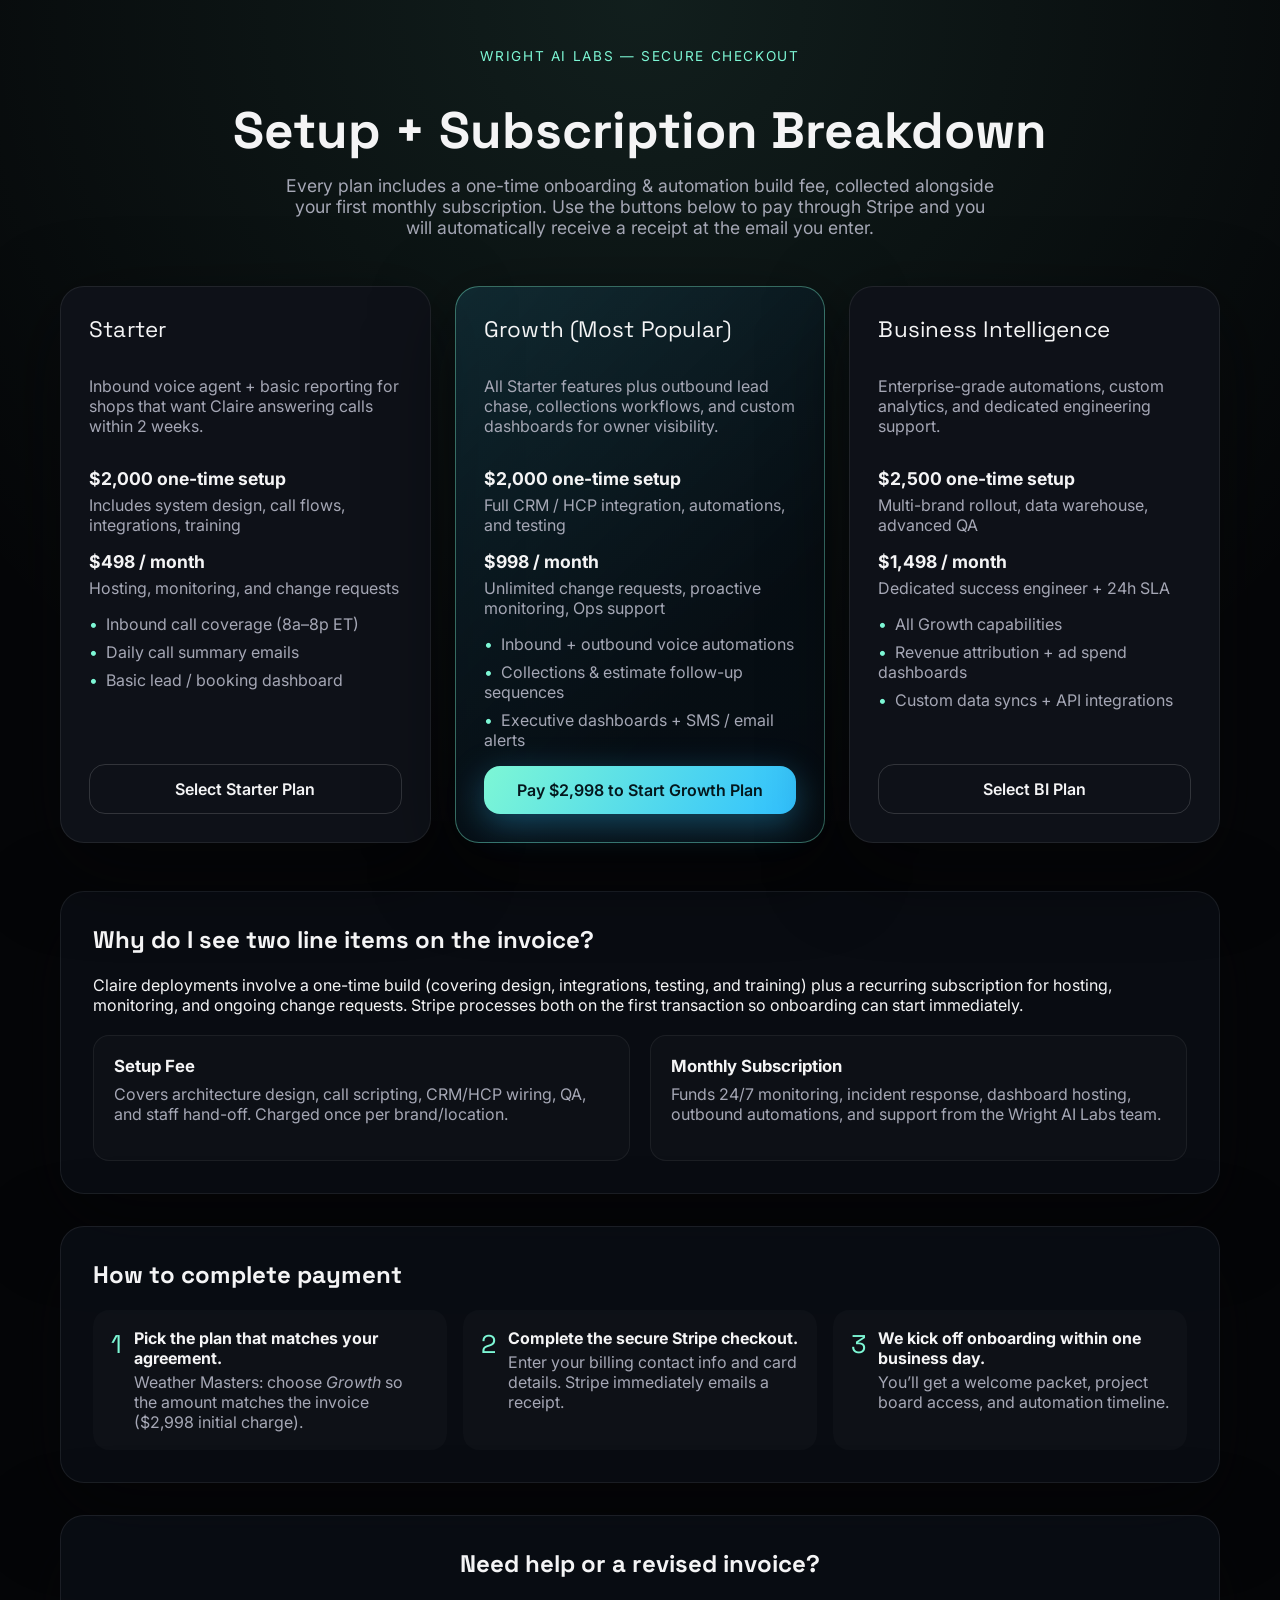
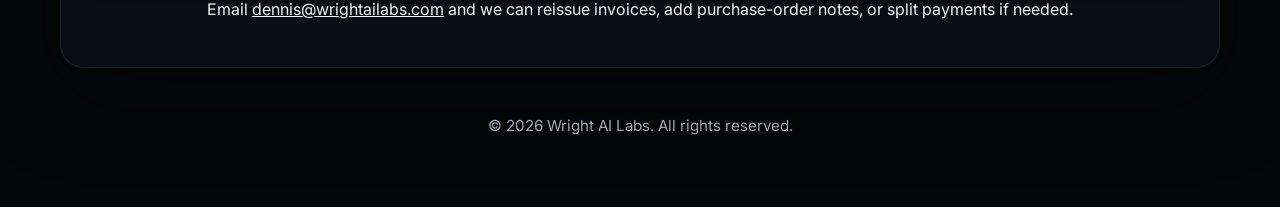
==== payments/index.html @ 8abe1ee0 "Serve payments page at /payments" ====
<!doctype html>
<html lang="en">
  <head>
    <meta charset="UTF-8" />
    <meta name="viewport" content="width=device-width, initial-scale=1" />
    <title>Wright AI Labs — Payments & Plan Details</title>
    <meta name="description" content="Breakdown of Wright AI Labs setup fees and monthly subscriptions plus secure payment links." />
    <link rel="preconnect" href="https://fonts.googleapis.com" />
    <link rel="preconnect" href="https://fonts.gstatic.com" crossorigin />
    <link
      href="https://fonts.googleapis.com/css2?family=Space+Grotesk:wght@500;600;700&family=Inter:wght@400;500;600&display=swap"
      rel="stylesheet"
    />
    <style>
      :root {
        color-scheme: dark;
        --bg: #050608;
        --card: #0e1118;
        --card-border: rgba(255, 255, 255, 0.08);
        --text: #f4f4f5;
        --muted: #a5a7b5;
        --accent: #7df7d5;
        --accent-strong: #31c1ff;
        --featured: #12202c;
        --shadow: 0 25px 80px rgba(5, 6, 8, 0.55);
      }

      * {
        box-sizing: border-box;
      }

      body {
        margin: 0;
        background: radial-gradient(circle at top, rgba(125, 247, 213, 0.1), transparent 45%), var(--bg);
        color: var(--text);
        font-family: "Inter", system-ui, -apple-system, BlinkMacSystemFont, "Segoe UI", sans-serif;
      }

      a {
        color: inherit;
      }

      .page {
        max-width: 1200px;
        margin: 0 auto;
        padding: 48px 20px 72px;
      }

      header {
        text-align: center;
        margin-bottom: 48px;
      }

      header h1 {
        font-family: "Space Grotesk", "Inter", sans-serif;
        font-size: clamp(2.2rem, 4vw, 3.4rem);
        margin-bottom: 12px;
      }

      header p {
        margin: 0 auto;
        max-width: 720px;
        color: var(--muted);
        font-size: 1.1rem;
      }

      .plan-grid {
        display: grid;
        grid-template-columns: repeat(auto-fit, minmax(280px, 1fr));
        gap: 24px;
        margin-bottom: 48px;
      }

      .plan-card {
        background: var(--card);
        border: 1px solid var(--card-border);
        border-radius: 24px;
        padding: 28px;
        display: flex;
        flex-direction: column;
        gap: 16px;
        box-shadow: var(--shadow);
      }

      .plan-card.featured {
        border-color: rgba(125, 247, 213, 0.4);
        background: linear-gradient(135deg, rgba(49, 193, 255, 0.12), rgba(7, 14, 20, 0.9) 70%);
      }

      .plan-name {
        font-family: "Space Grotesk", "Inter", sans-serif;
        font-size: 1.4rem;
        letter-spacing: 0.01em;
      }

      .plan-desc {
        color: var(--muted);
        min-height: 48px;
      }

      .price-row {
        display: flex;
        flex-direction: column;
        gap: 6px;
      }

      .price-row strong {
        font-size: 1.1rem;
      }

      .price-row span {
        color: var(--muted);
      }

      ul.features {
        list-style: none;
        padding: 0;
        margin: 0;
        display: flex;
        flex-direction: column;
        gap: 8px;
        color: var(--muted);
      }

      ul.features li::before {
        content: "•";
        color: var(--accent);
        margin-right: 8px;
      }

      .plan-card a.cta {
        margin-top: auto;
        display: inline-flex;
        justify-content: center;
        align-items: center;
        gap: 8px;
        padding: 14px 18px;
        border-radius: 16px;
        font-weight: 600;
        text-decoration: none;
        transition: transform 0.2s ease, box-shadow 0.2s ease;
      }

      .plan-card.featured a.cta {
        background: linear-gradient(120deg, var(--accent), var(--accent-strong));
        color: #04171d;
        box-shadow: 0 10px 35px rgba(49, 193, 255, 0.35);
      }

      .plan-card:not(.featured) a.cta {
        border: 1px solid rgba(255, 255, 255, 0.15);
        color: var(--text);
      }

      .plan-card a.cta:hover {
        transform: translateY(-2px);
      }

      section.info-block {
        border: 1px solid var(--card-border);
        border-radius: 24px;
        padding: 32px;
        background: rgba(10, 14, 22, 0.8);
        box-shadow: var(--shadow);
        margin-bottom: 32px;
      }

      section.info-block h2 {
        margin-top: 0;
        font-family: "Space Grotesk", "Inter", sans-serif;
      }

      .charges {
        display: grid;
        grid-template-columns: repeat(auto-fit, minmax(240px, 1fr));
        gap: 20px;
        margin-top: 20px;
      }

      .charge-card {
        background: rgba(255, 255, 255, 0.02);
        border-radius: 16px;
        padding: 20px;
        border: 1px solid rgba(255, 255, 255, 0.06);
      }

      .charge-card strong {
        font-size: 1.05rem;
      }

      .steps {
        display: grid;
        grid-template-columns: repeat(auto-fit, minmax(220px, 1fr));
        gap: 16px;
        margin-top: 20px;
      }

      .step {
        background: rgba(255, 255, 255, 0.02);
        border-radius: 16px;
        padding: 18px;
        display: flex;
        gap: 12px;
        align-items: flex-start;
      }

      .step strong {
        font-size: 1rem;
      }

      footer {
        text-align: center;
        color: var(--muted);
        margin-top: 48px;
        font-size: 0.95rem;
      }

      footer a {
        color: var(--accent);
        text-decoration: none;
        font-weight: 600;
      }

      @media (max-width: 640px) {
        .plan-card {
          padding: 22px;
        }
        section.info-block {
          padding: 24px;
        }
      }
    </style>
  </head>
  <body>
    <div class="page">
      <header>
        <p class="eyebrow" style="color: var(--accent); letter-spacing: 0.12em; font-size: 0.85rem; text-transform: uppercase; margin-bottom: 12px;">
          Wright AI Labs — Secure Checkout
        </p>
        <h1>Setup + Subscription Breakdown</h1>
        <p>
          Every plan includes a one-time onboarding & automation build fee, collected alongside your first monthly subscription.
          Use the buttons below to pay through Stripe and you will automatically receive a receipt at the email you enter.
        </p>
      </header>

      <section class="plan-grid">
        <article class="plan-card">
          <div class="plan-name">Starter</div>
          <p class="plan-desc">Inbound voice agent + basic reporting for shops that want Claire answering calls within 2 weeks.</p>
          <div class="price-row">
            <strong>$2,000 one-time setup</strong>
            <span>Includes system design, call flows, integrations, training</span>
          </div>
          <div class="price-row">
            <strong>$498 / month</strong>
            <span>Hosting, monitoring, and change requests</span>
          </div>
          <ul class="features">
            <li>Inbound call coverage (8a–8p ET)</li>
            <li>Daily call summary emails</li>
            <li>Basic lead / booking dashboard</li>
          </ul>
          <a class="cta" href="https://buy.stripe.com/4gM14madyaGXeUDfNvbo403" target="_blank" rel="noopener">
            Select Starter Plan
          </a>
        </article>

        <article class="plan-card featured">
          <div class="plan-name">Growth (Most Popular)</div>
          <p class="plan-desc">
            All Starter features plus outbound lead chase, collections workflows, and custom dashboards for owner visibility.
          </p>
          <div class="price-row">
            <strong>$2,000 one-time setup</strong>
            <span>Full CRM / HCP integration, automations, and testing</span>
          </div>
          <div class="price-row">
            <strong>$998 / month</strong>
            <span>Unlimited change requests, proactive monitoring, Ops support</span>
          </div>
          <ul class="features">
            <li>Inbound + outbound voice automations</li>
            <li>Collections & estimate follow-up sequences</li>
            <li>Executive dashboards + SMS / email alerts</li>
          </ul>
          <a class="cta" href="https://buy.stripe.com/cNicN42L616nh2L44Nbo404" target="_blank" rel="noopener">
            Pay $2,998 to Start Growth Plan
          </a>
        </article>

        <article class="plan-card">
          <div class="plan-name">Business Intelligence</div>
          <p class="plan-desc">Enterprise-grade automations, custom analytics, and dedicated engineering support.</p>
          <div class="price-row">
            <strong>$2,500 one-time setup</strong>
            <span>Multi-brand rollout, data warehouse, advanced QA</span>
          </div>
          <div class="price-row">
            <strong>$1,498 / month</strong>
            <span>Dedicated success engineer + 24h SLA</span>
          </div>
          <ul class="features">
            <li>All Growth capabilities</li>
            <li>Revenue attribution + ad spend dashboards</li>
            <li>Custom data syncs + API integrations</li>
          </ul>
          <a class="cta" href="https://buy.stripe.com/eVq7sKfxS02j9Aj8l3bo405" target="_blank" rel="noopener">
            Select BI Plan
          </a>
        </article>
      </section>

      <section class="info-block">
        <h2>Why do I see two line items on the invoice?</h2>
        <p>
          Claire deployments involve a one-time build (covering design, integrations, testing, and training) plus a recurring subscription for
          hosting, monitoring, and ongoing change requests. Stripe processes both on the first transaction so onboarding can start immediately.
        </p>
        <div class="charges">
          <div class="charge-card">
            <strong>Setup Fee</strong>
            <p class="plan-desc" style="min-height:auto; margin-top:8px;">
              Covers architecture design, call scripting, CRM/HCP wiring, QA, and staff hand-off. Charged once per brand/location.
            </p>
          </div>
          <div class="charge-card">
            <strong>Monthly Subscription</strong>
            <p class="plan-desc" style="min-height:auto; margin-top:8px;">
              Funds 24/7 monitoring, incident response, dashboard hosting, outbound automations, and support from the Wright AI Labs team.
            </p>
          </div>
        </div>
      </section>

      <section class="info-block">
        <h2>How to complete payment</h2>
        <div class="steps">
          <div class="step">
            <span aria-hidden="true" style="font-family: 'Space Grotesk', sans-serif; color: var(--accent); font-size: 1.6rem;">1</span>
            <div>
              <strong>Pick the plan that matches your agreement.</strong>
              <p style="color: var(--muted); margin: 4px 0 0;">Weather Masters: choose <em>Growth</em> so the amount matches the invoice ($2,998 initial charge).</p>
            </div>
          </div>
          <div class="step">
            <span aria-hidden="true" style="font-family: 'Space Grotesk', sans-serif; color: var(--accent); font-size: 1.6rem;">2</span>
            <div>
              <strong>Complete the secure Stripe checkout.</strong>
              <p style="color: var(--muted); margin: 4px 0 0;">Enter your billing contact info and card details. Stripe immediately emails a receipt.</p>
            </div>
          </div>
          <div class="step">
            <span aria-hidden="true" style="font-family: 'Space Grotesk', sans-serif; color: var(--accent); font-size: 1.6rem;">3</span>
            <div>
              <strong>We kick off onboarding within one business day.</strong>
              <p style="color: var(--muted); margin: 4px 0 0;">You’ll get a welcome packet, project board access, and automation timeline.</p>
            </div>
          </div>
        </div>
      </section>

      <section class="info-block" style="text-align: center;">
        <h2>Need help or a revised invoice?</h2>
        <p>
          Email <a href="mailto:dennis@wrightailabs.com">dennis@wrightailabs.com</a> and we can reissue invoices, add purchase-order notes, or split
          payments if needed.
        </p>
      </section>

      <footer>
        © <span id="year"></span> Wright AI Labs. All rights reserved.
      </footer>
    </div>
    <script>
      document.getElementById("year").textContent = new Date().getFullYear();
    </script>
  </body>
</html>
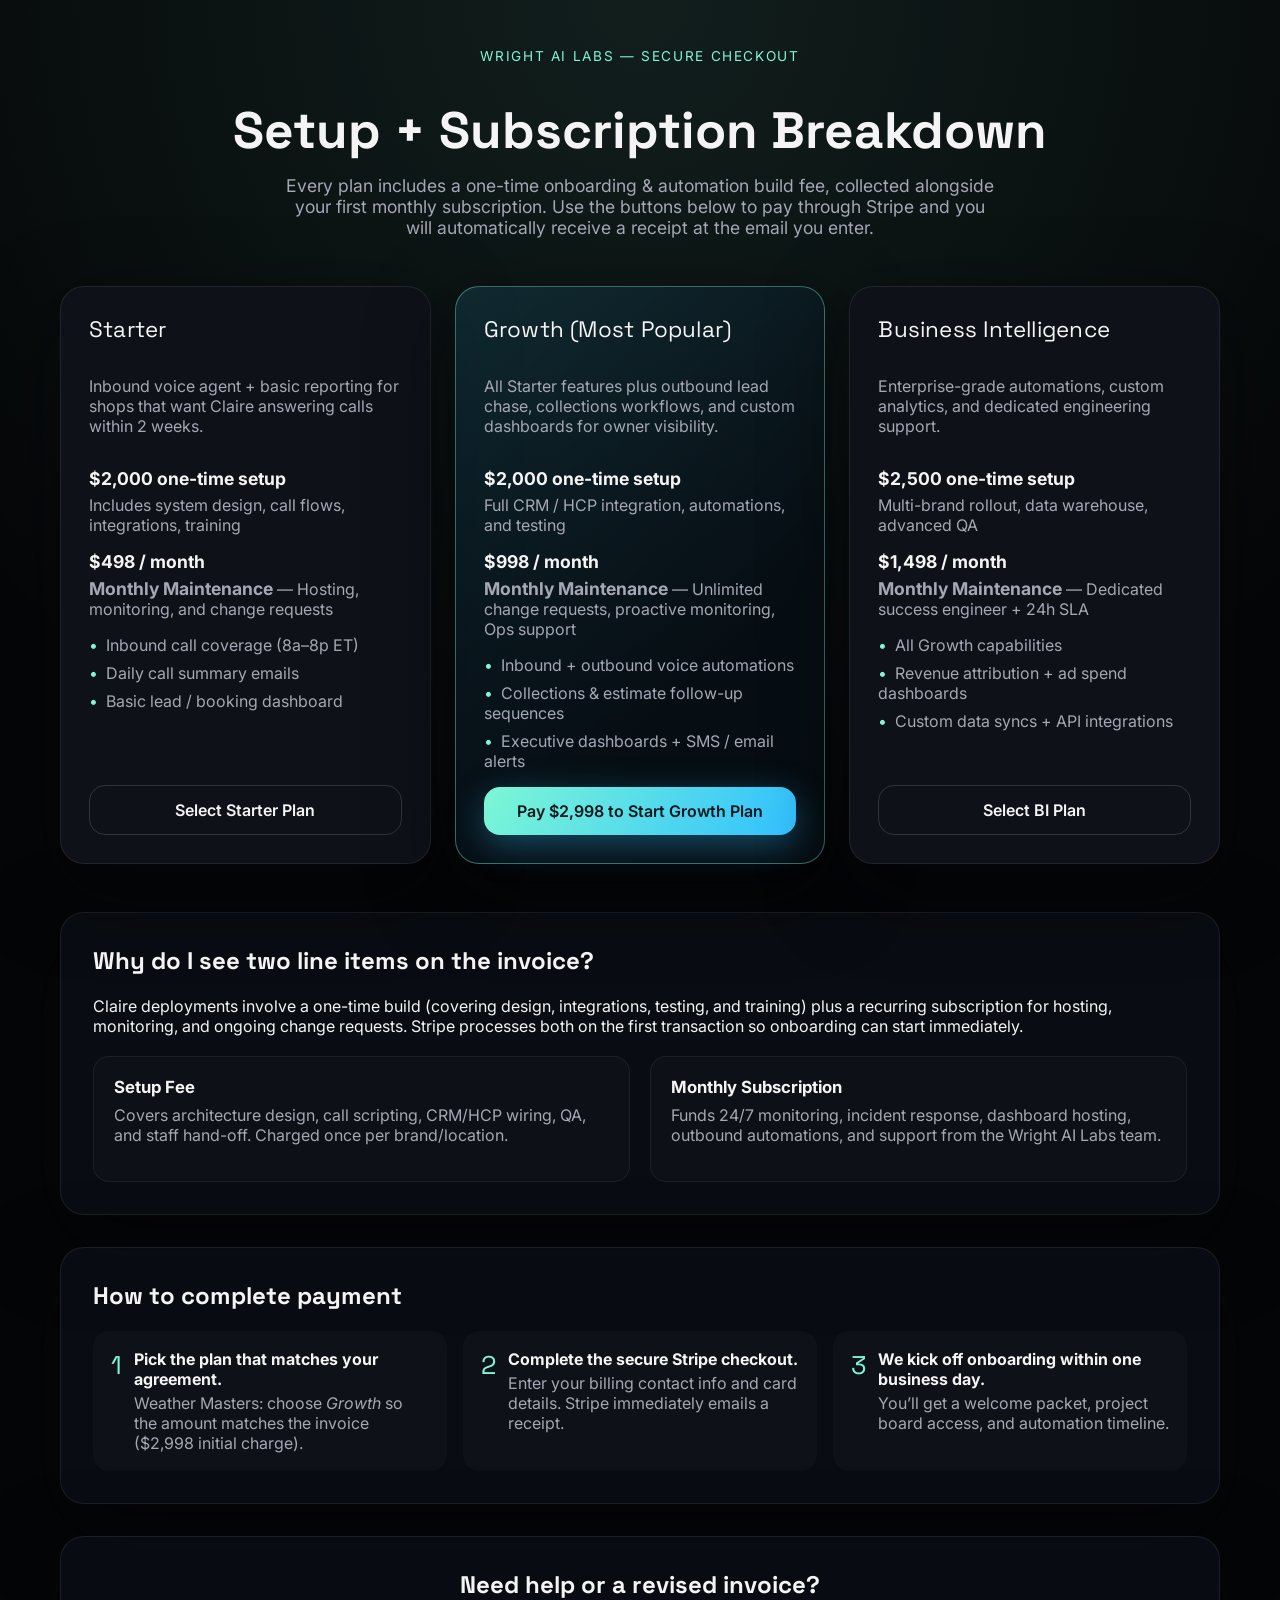
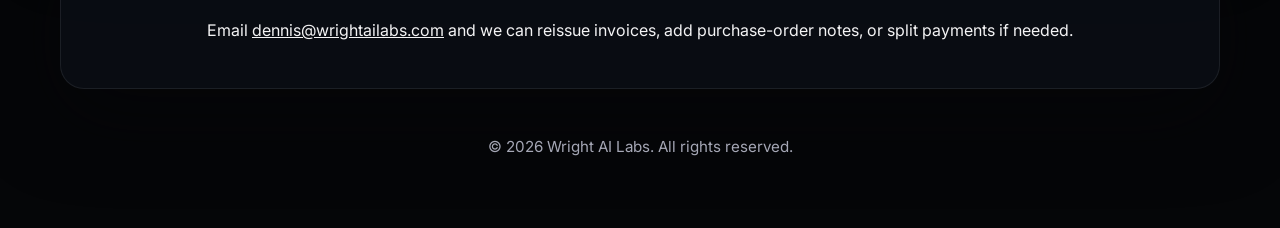
==== commit 0d792d04: "Call out monthly maintenance label on payments page" ====
--- a/payments/index.html
+++ b/payments/index.html
@@ -254,7 +254,7 @@
           </div>
           <div class="price-row">
             <strong>$498 / month</strong>
-            <span>Hosting, monitoring, and change requests</span>
+            <span><strong>Monthly Maintenance</strong> — Hosting, monitoring, and change requests</span>
           </div>
           <ul class="features">
             <li>Inbound call coverage (8a–8p ET)</li>
@@ -277,7 +277,7 @@
           </div>
           <div class="price-row">
             <strong>$998 / month</strong>
-            <span>Unlimited change requests, proactive monitoring, Ops support</span>
+            <span><strong>Monthly Maintenance</strong> — Unlimited change requests, proactive monitoring, Ops support</span>
           </div>
           <ul class="features">
             <li>Inbound + outbound voice automations</li>
@@ -298,7 +298,7 @@
           </div>
           <div class="price-row">
             <strong>$1,498 / month</strong>
-            <span>Dedicated success engineer + 24h SLA</span>
+            <span><strong>Monthly Maintenance</strong> — Dedicated success engineer + 24h SLA</span>
           </div>
           <ul class="features">
             <li>All Growth capabilities</li>
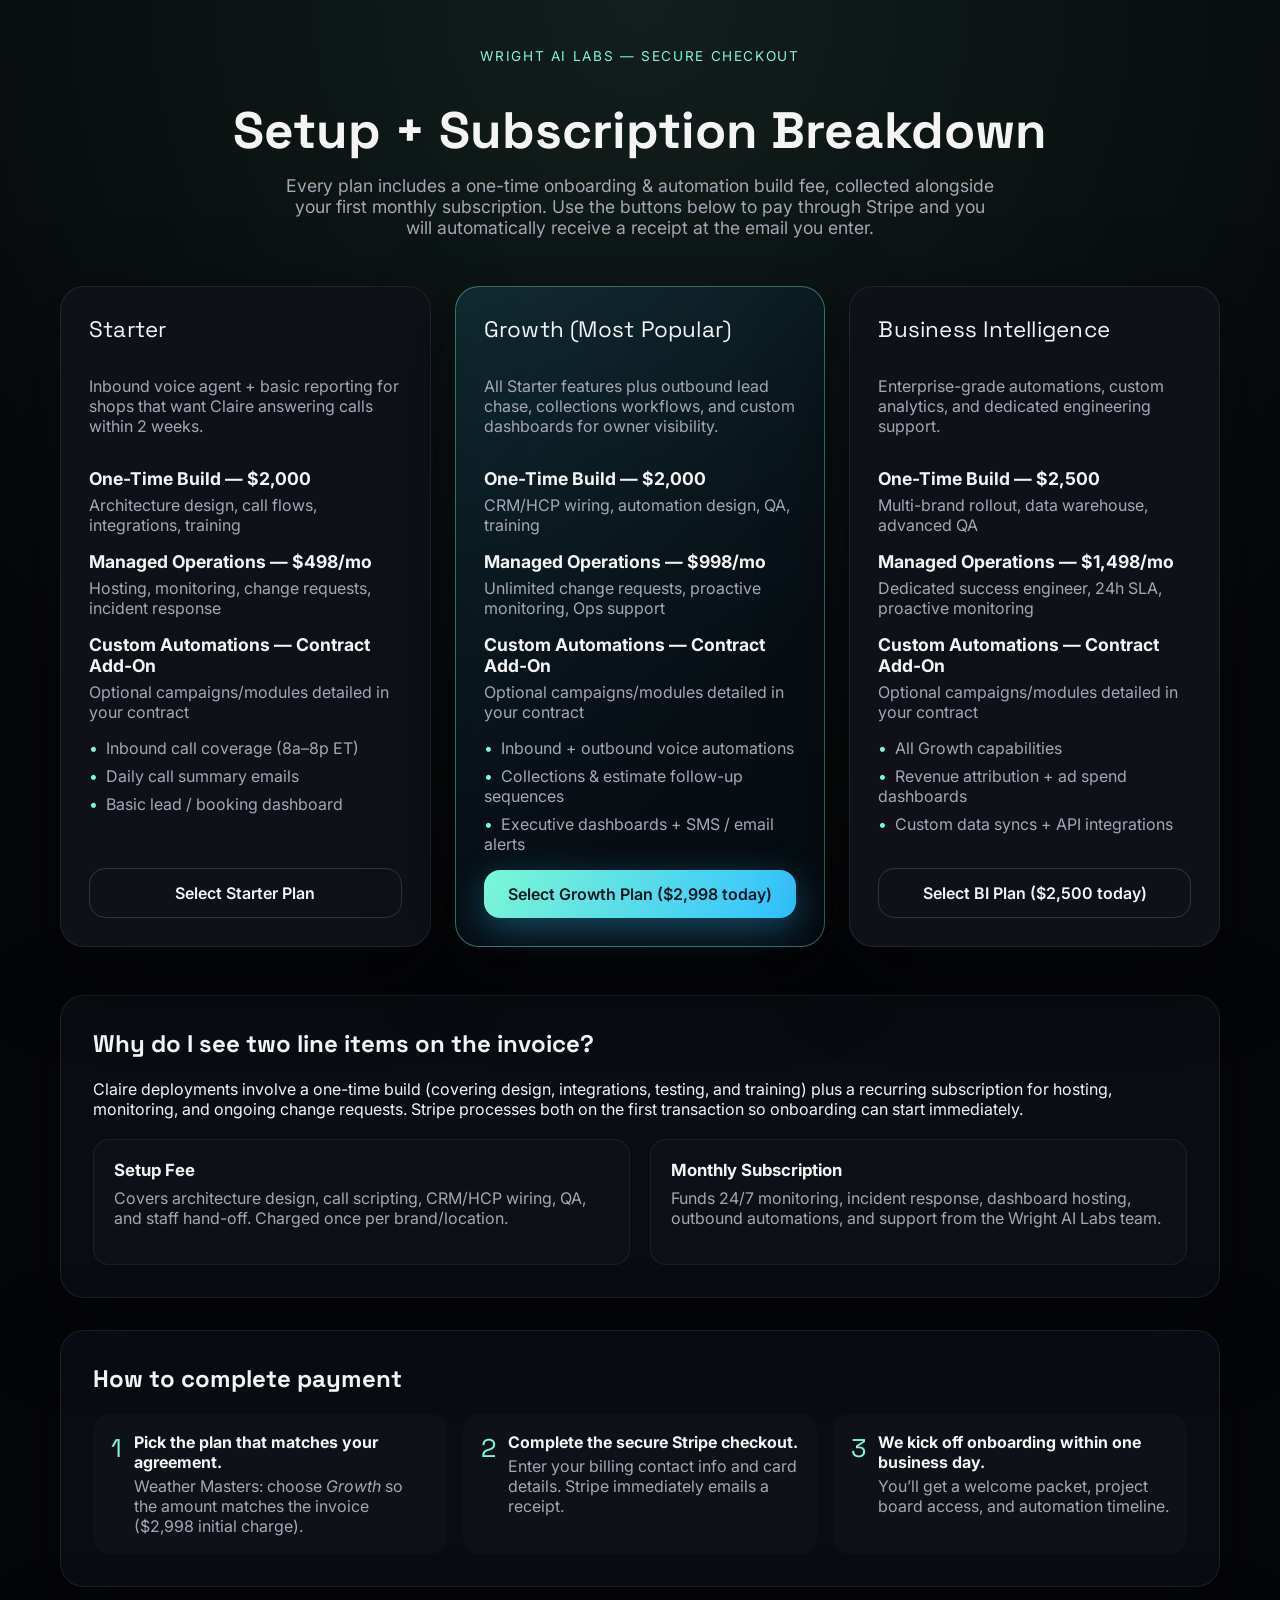
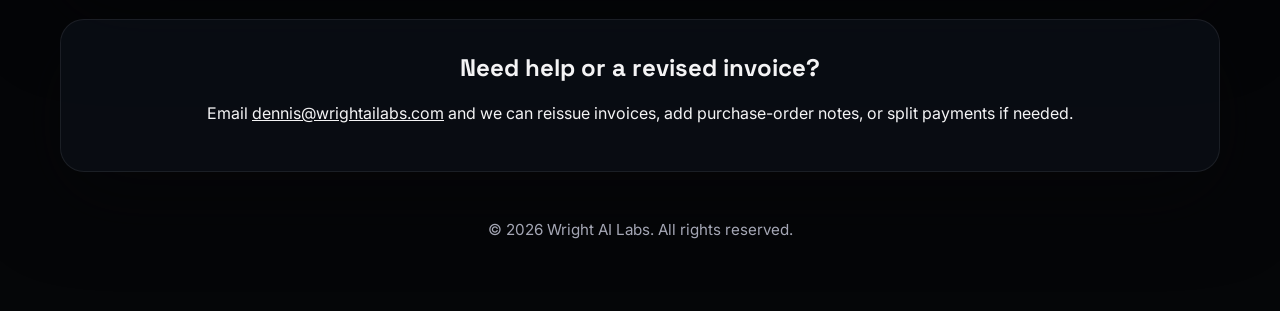
==== commit e4a28594: "Label plan pricing as build, operations, custom add-on" ====
--- a/payments/index.html
+++ b/payments/index.html
@@ -249,12 +249,16 @@
           <div class="plan-name">Starter</div>
           <p class="plan-desc">Inbound voice agent + basic reporting for shops that want Claire answering calls within 2 weeks.</p>
           <div class="price-row">
-            <strong>$2,000 one-time setup</strong>
-            <span>Includes system design, call flows, integrations, training</span>
-          </div>
-          <div class="price-row">
-            <strong>$498 / month</strong>
-            <span><strong>Monthly Maintenance</strong> — Hosting, monitoring, and change requests</span>
+            <strong>One-Time Build — $2,000</strong>
+            <span>Architecture design, call flows, integrations, training</span>
+          </div>
+          <div class="price-row">
+            <strong>Managed Operations — $498/mo</strong>
+            <span>Hosting, monitoring, change requests, incident response</span>
+          </div>
+          <div class="price-row">
+            <strong>Custom Automations — Contract Add-On</strong>
+            <span>Optional campaigns/modules detailed in your contract</span>
           </div>
           <ul class="features">
             <li>Inbound call coverage (8a–8p ET)</li>
@@ -272,12 +276,16 @@
             All Starter features plus outbound lead chase, collections workflows, and custom dashboards for owner visibility.
           </p>
           <div class="price-row">
-            <strong>$2,000 one-time setup</strong>
-            <span>Full CRM / HCP integration, automations, and testing</span>
-          </div>
-          <div class="price-row">
-            <strong>$998 / month</strong>
-            <span><strong>Monthly Maintenance</strong> — Unlimited change requests, proactive monitoring, Ops support</span>
+            <strong>One-Time Build — $2,000</strong>
+            <span>CRM/HCP wiring, automation design, QA, training</span>
+          </div>
+          <div class="price-row">
+            <strong>Managed Operations — $998/mo</strong>
+            <span>Unlimited change requests, proactive monitoring, Ops support</span>
+          </div>
+          <div class="price-row">
+            <strong>Custom Automations — Contract Add-On</strong>
+            <span>Optional campaigns/modules detailed in your contract</span>
           </div>
           <ul class="features">
             <li>Inbound + outbound voice automations</li>
@@ -285,7 +293,7 @@
             <li>Executive dashboards + SMS / email alerts</li>
           </ul>
           <a class="cta" href="https://buy.stripe.com/cNicN42L616nh2L44Nbo404" target="_blank" rel="noopener">
-            Pay $2,998 to Start Growth Plan
+            Select Growth Plan ($2,998 today)
           </a>
         </article>
 
@@ -293,12 +301,16 @@
           <div class="plan-name">Business Intelligence</div>
           <p class="plan-desc">Enterprise-grade automations, custom analytics, and dedicated engineering support.</p>
           <div class="price-row">
-            <strong>$2,500 one-time setup</strong>
+            <strong>One-Time Build — $2,500</strong>
             <span>Multi-brand rollout, data warehouse, advanced QA</span>
           </div>
           <div class="price-row">
-            <strong>$1,498 / month</strong>
-            <span><strong>Monthly Maintenance</strong> — Dedicated success engineer + 24h SLA</span>
+            <strong>Managed Operations — $1,498/mo</strong>
+            <span>Dedicated success engineer, 24h SLA, proactive monitoring</span>
+          </div>
+          <div class="price-row">
+            <strong>Custom Automations — Contract Add-On</strong>
+            <span>Optional campaigns/modules detailed in your contract</span>
           </div>
           <ul class="features">
             <li>All Growth capabilities</li>
@@ -306,7 +318,7 @@
             <li>Custom data syncs + API integrations</li>
           </ul>
           <a class="cta" href="https://buy.stripe.com/eVq7sKfxS02j9Aj8l3bo405" target="_blank" rel="noopener">
-            Select BI Plan
+            Select BI Plan ($2,500 today)
           </a>
         </article>
       </section>
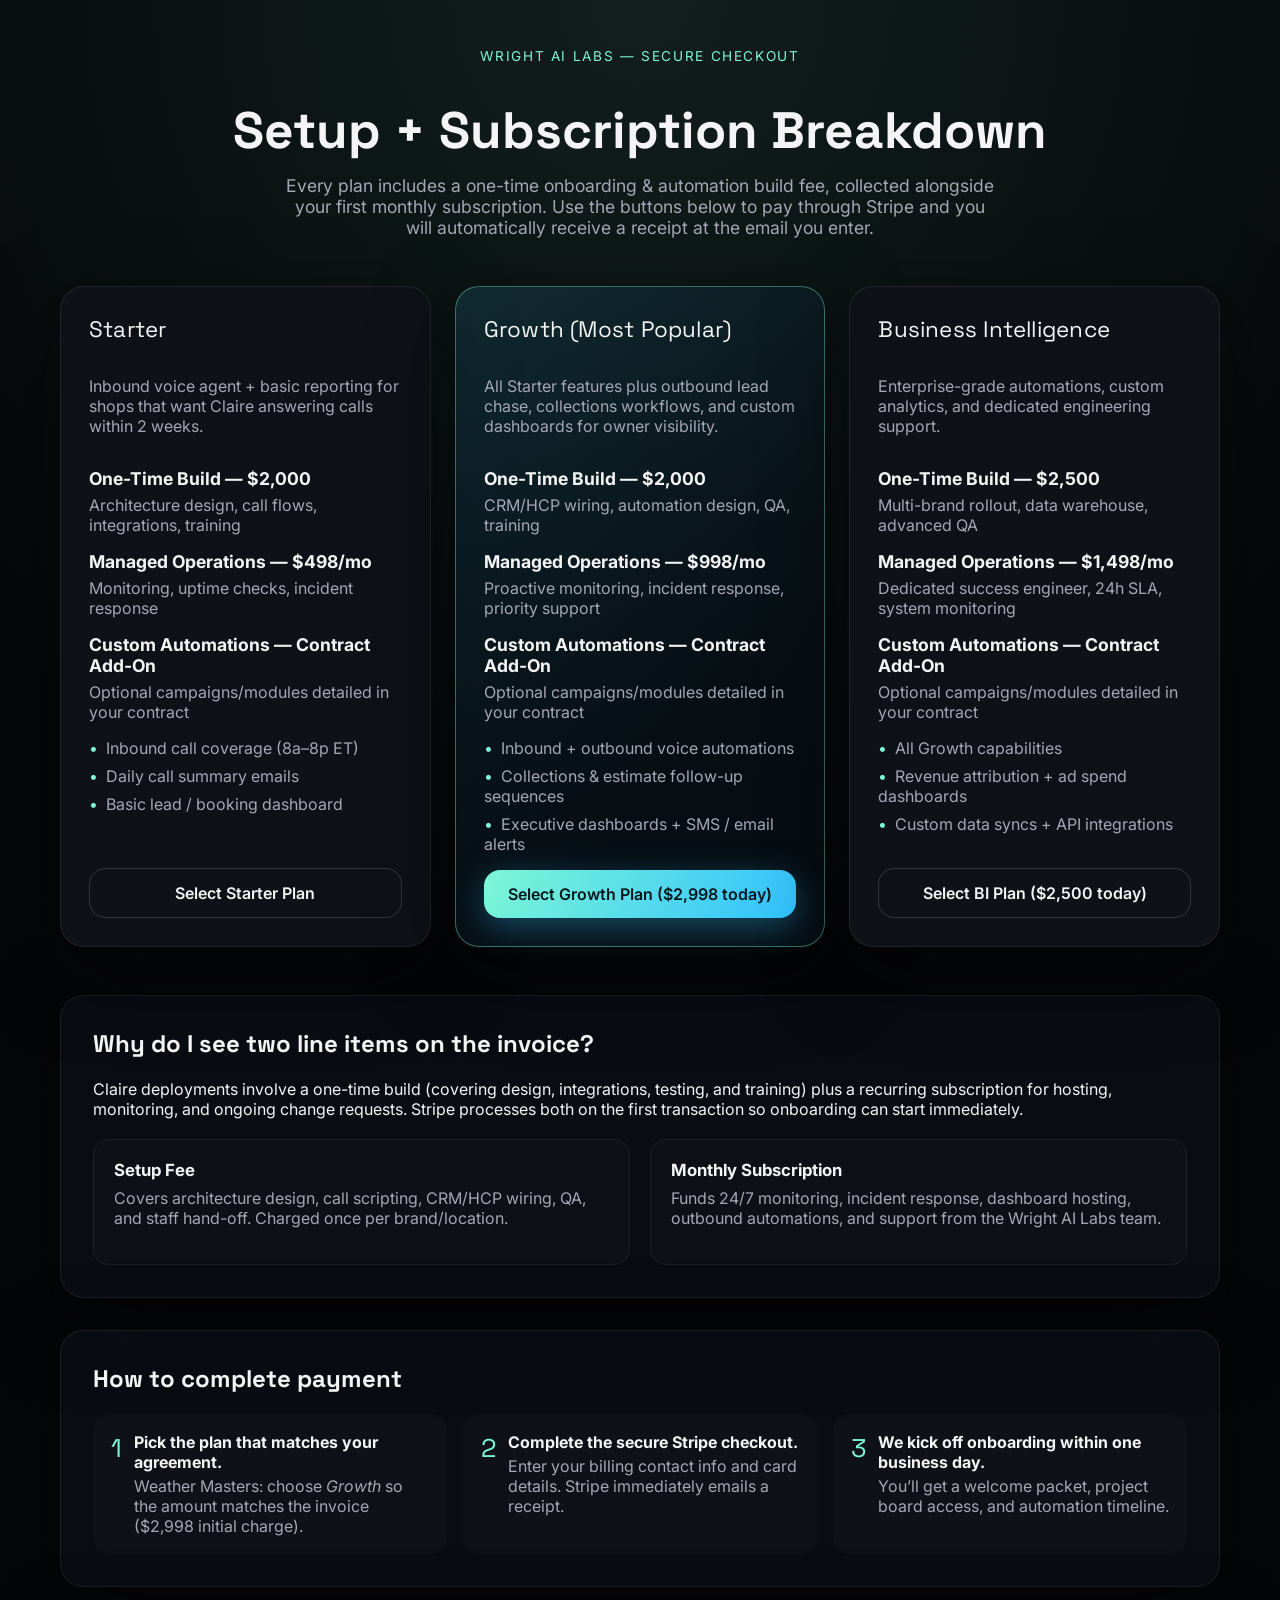
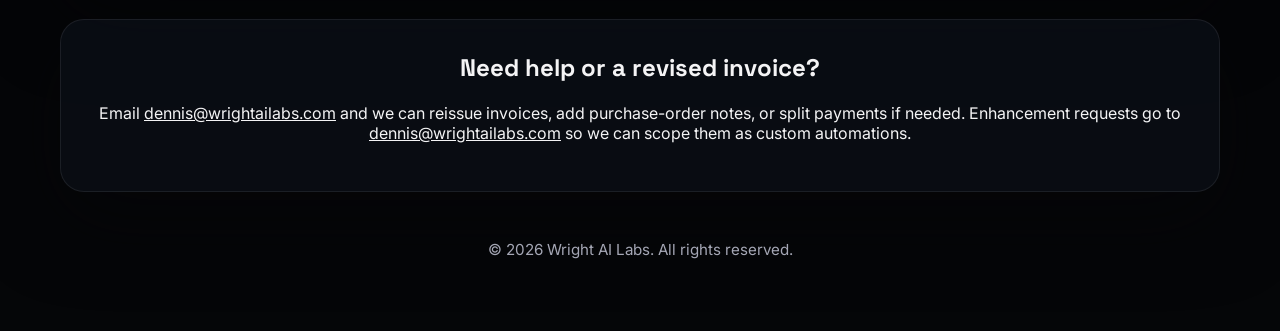
==== commit 0adfdfcc: "Clarify managed ops vs enhancements and add email link" ====
--- a/payments/index.html
+++ b/payments/index.html
@@ -254,7 +254,7 @@
           </div>
           <div class="price-row">
             <strong>Managed Operations — $498/mo</strong>
-            <span>Hosting, monitoring, change requests, incident response</span>
+            <span>Monitoring, uptime checks, incident response</span>
           </div>
           <div class="price-row">
             <strong>Custom Automations — Contract Add-On</strong>
@@ -281,7 +281,7 @@
           </div>
           <div class="price-row">
             <strong>Managed Operations — $998/mo</strong>
-            <span>Unlimited change requests, proactive monitoring, Ops support</span>
+            <span>Proactive monitoring, incident response, priority support</span>
           </div>
           <div class="price-row">
             <strong>Custom Automations — Contract Add-On</strong>
@@ -306,7 +306,7 @@
           </div>
           <div class="price-row">
             <strong>Managed Operations — $1,498/mo</strong>
-            <span>Dedicated success engineer, 24h SLA, proactive monitoring</span>
+            <span>Dedicated success engineer, 24h SLA, system monitoring</span>
           </div>
           <div class="price-row">
             <strong>Custom Automations — Contract Add-On</strong>
@@ -376,7 +376,8 @@
         <h2>Need help or a revised invoice?</h2>
         <p>
           Email <a href="mailto:dennis@wrightailabs.com">dennis@wrightailabs.com</a> and we can reissue invoices, add purchase-order notes, or split
-          payments if needed.
+          payments if needed. Enhancement requests go to <a href="mailto:dennis@wrightailabs.com?subject=Enhancement%20Request">dennis@wrightailabs.com</a>
+          so we can scope them as custom automations.
         </p>
       </section>
 
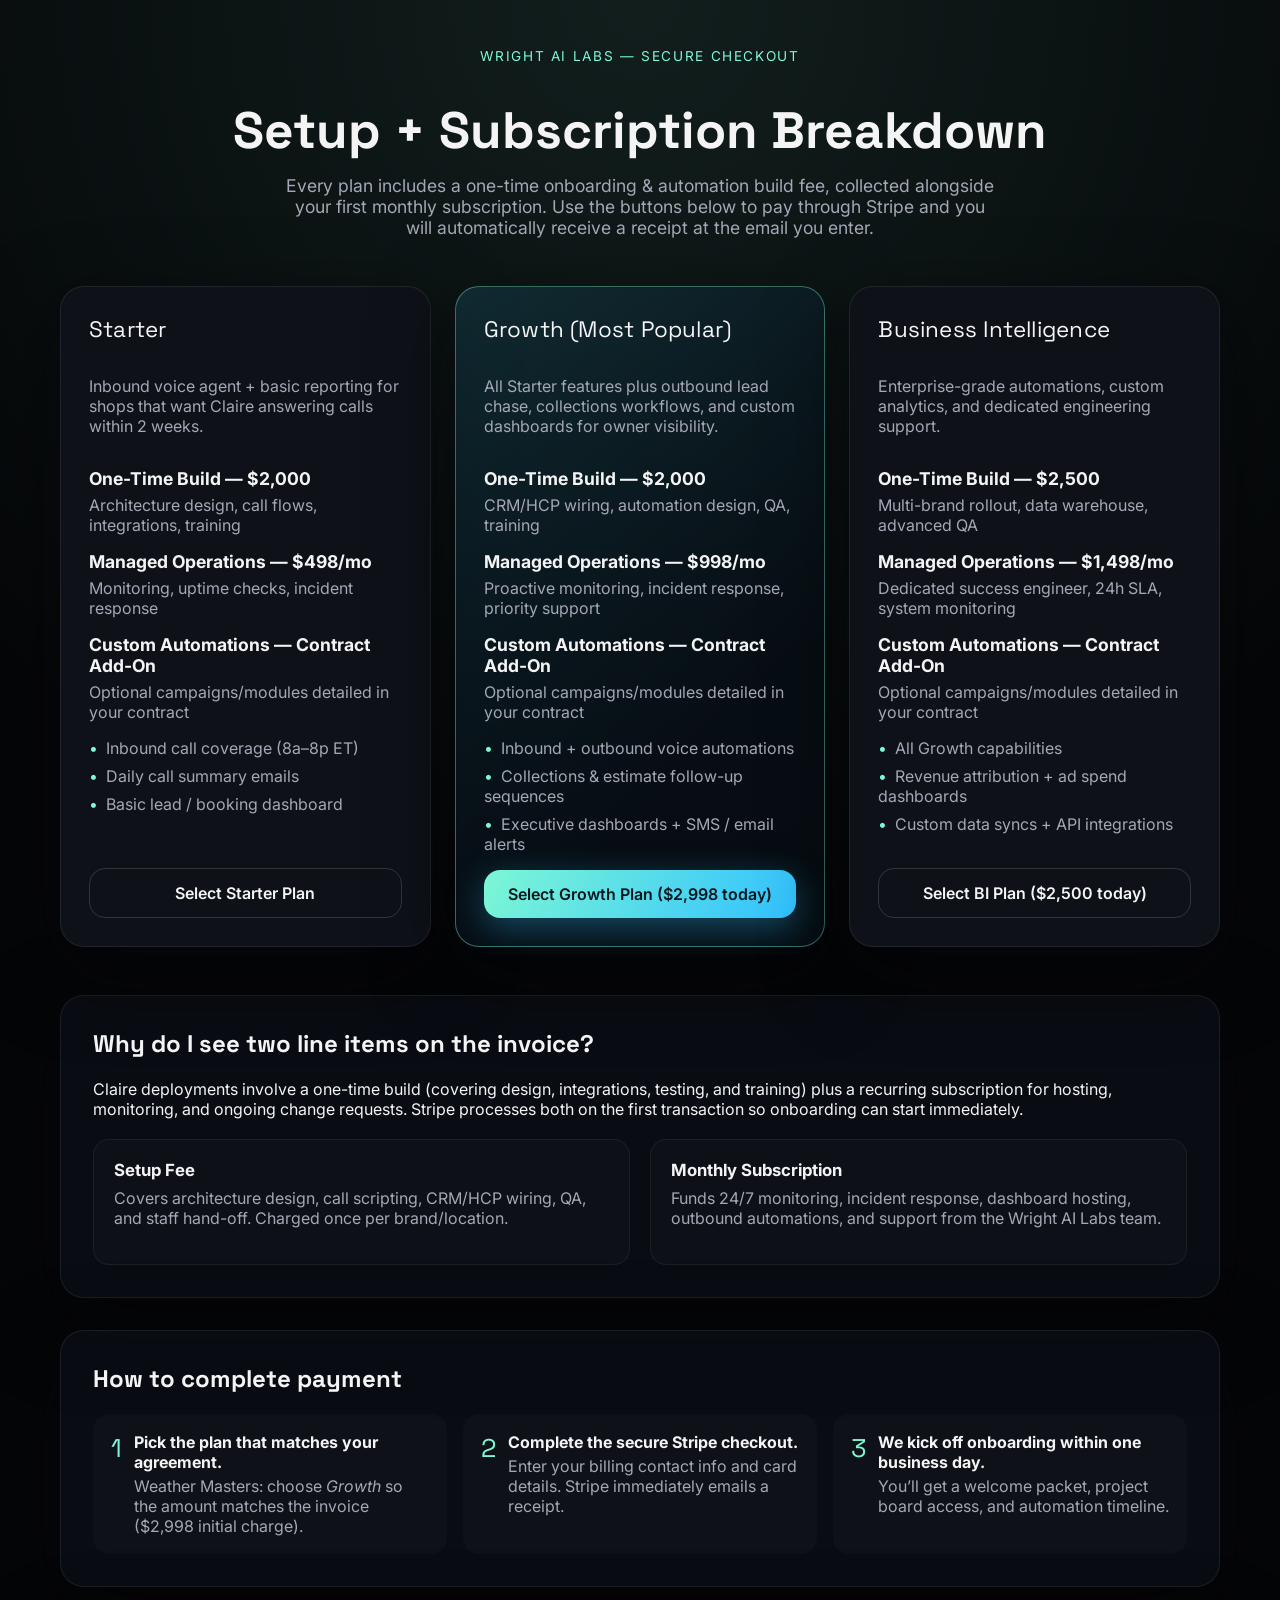
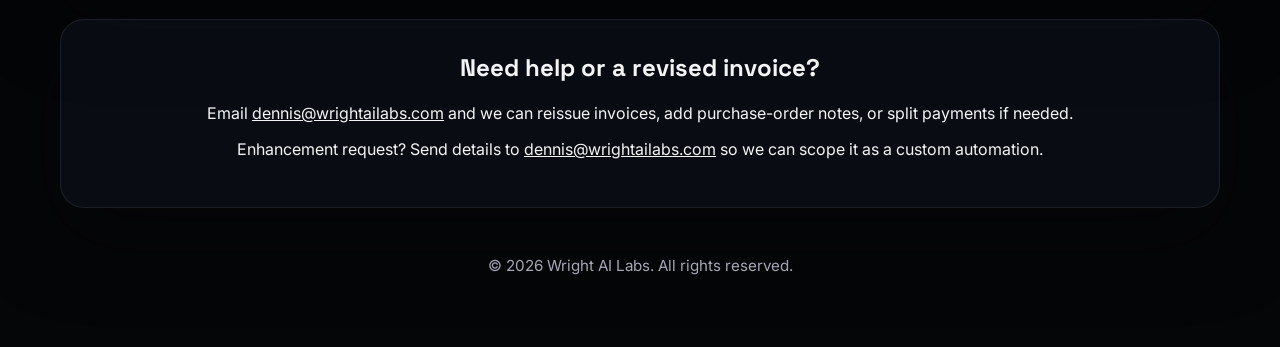
==== commit 2e01066f: "Add enhancement request mailto under contact" ====
--- a/payments/index.html
+++ b/payments/index.html
@@ -376,8 +376,11 @@
         <h2>Need help or a revised invoice?</h2>
         <p>
           Email <a href="mailto:dennis@wrightailabs.com">dennis@wrightailabs.com</a> and we can reissue invoices, add purchase-order notes, or split
-          payments if needed. Enhancement requests go to <a href="mailto:dennis@wrightailabs.com?subject=Enhancement%20Request">dennis@wrightailabs.com</a>
-          so we can scope them as custom automations.
+          payments if needed.
+        </p>
+        <p>
+          Enhancement request? Send details to
+          <a href="mailto:dennis@wrightailabs.com?subject=Enhancement%20Request">dennis@wrightailabs.com</a> so we can scope it as a custom automation.
         </p>
       </section>
 
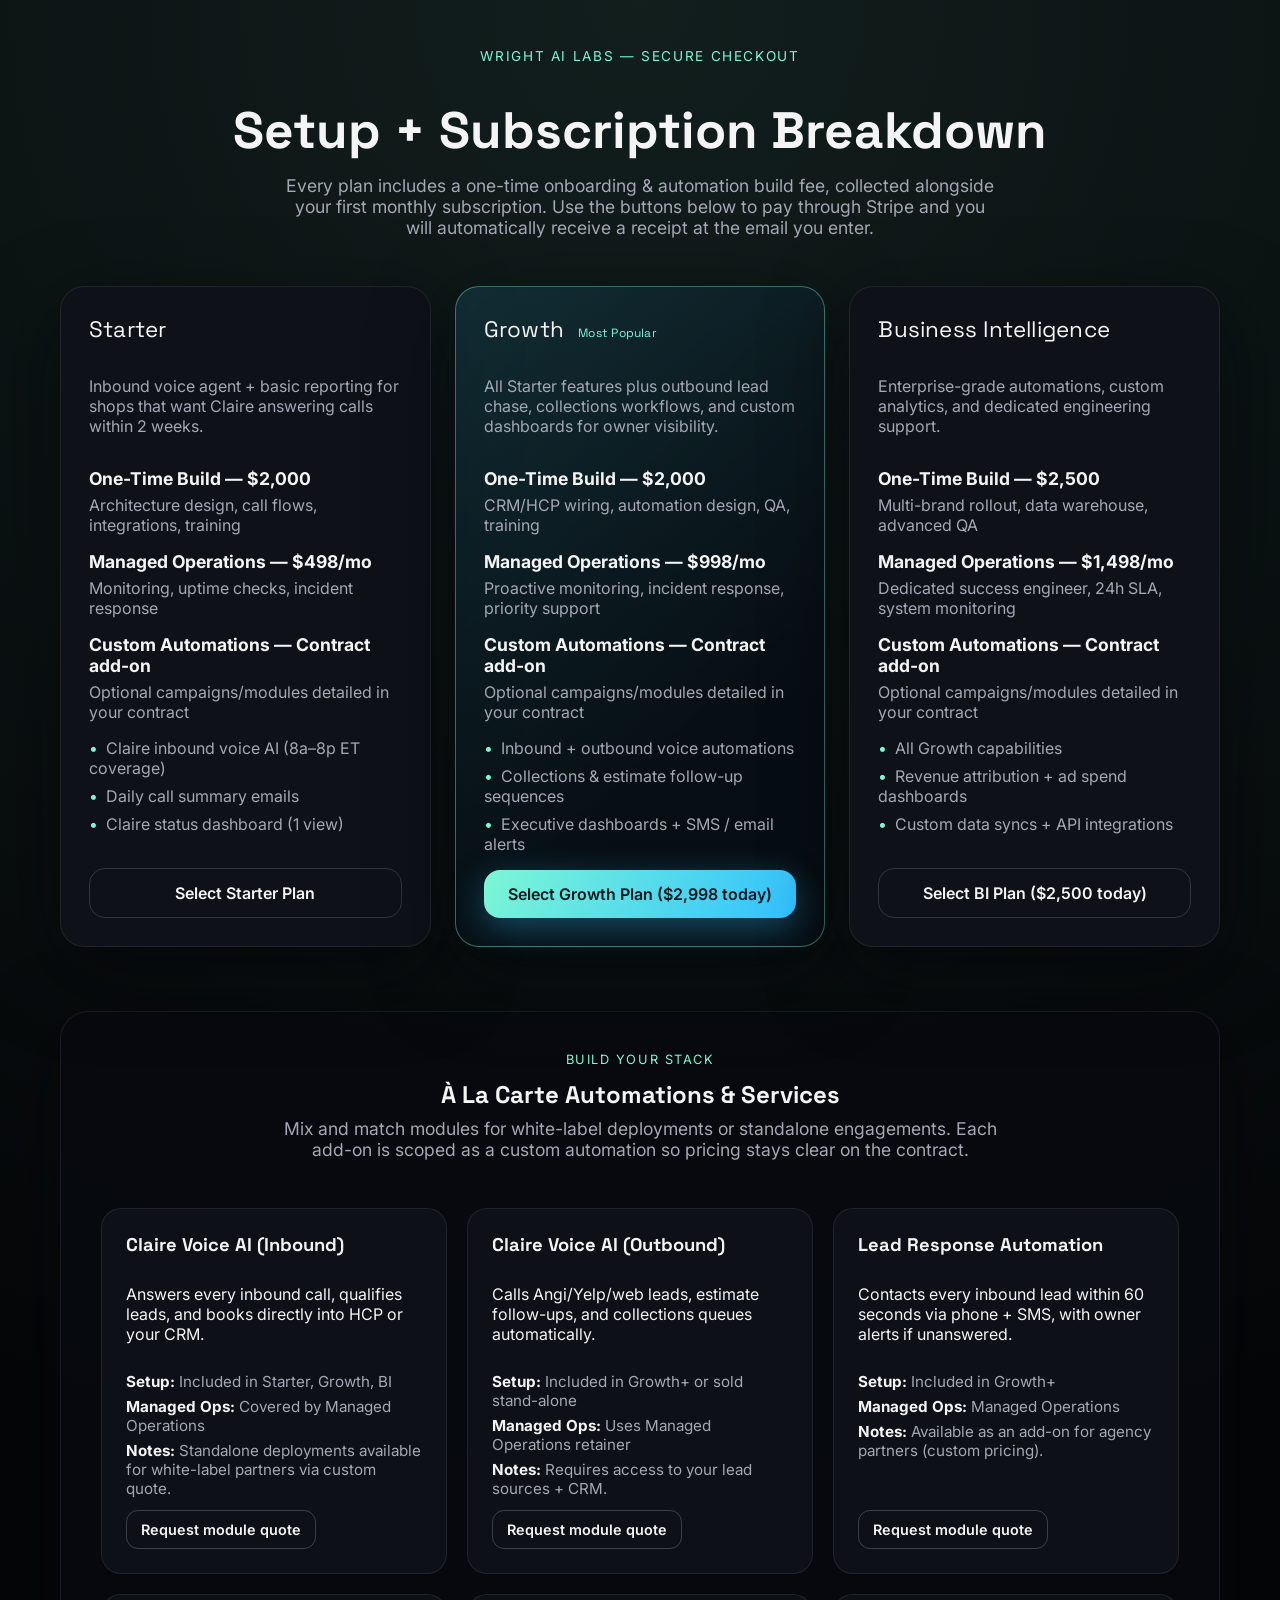
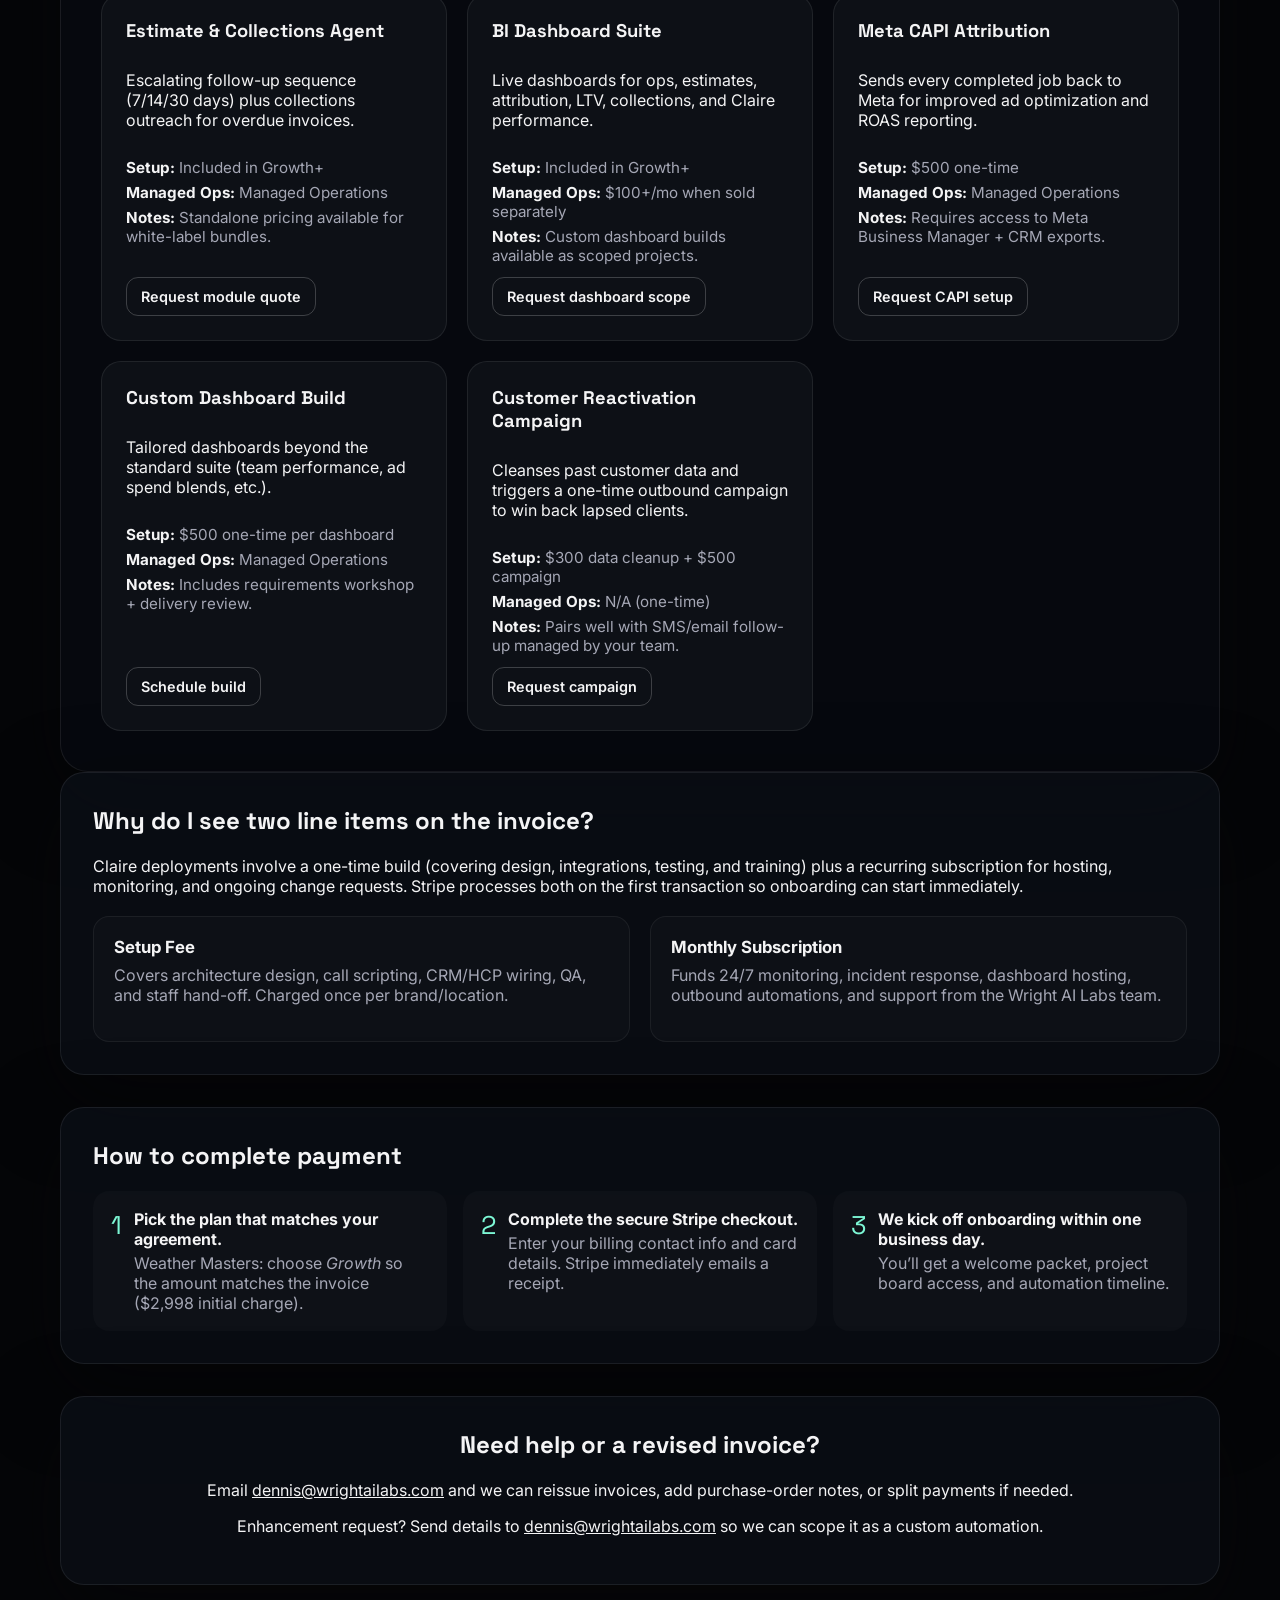
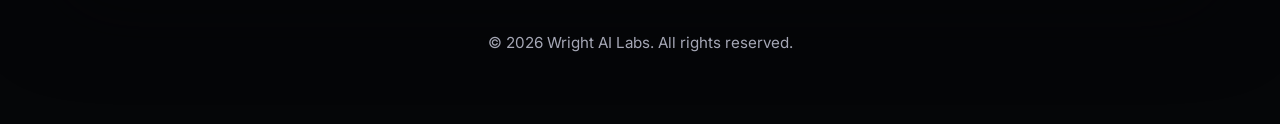
==== commit 53508007: "Data-drive plan cards and add modules section" ====
--- a/payments/index.html
+++ b/payments/index.html
@@ -156,6 +156,72 @@
         transform: translateY(-2px);
       }
 
+      .modules {
+        margin-top: 64px;
+        border: 1px solid var(--card-border);
+        border-radius: 28px;
+        padding: 40px;
+        background: rgba(8, 10, 16, 0.85);
+        box-shadow: var(--shadow);
+      }
+
+      .modules-header h2 {
+        margin: 8px 0;
+        font-family: "Space Grotesk", "Inter", sans-serif;
+      }
+
+      .modules-grid {
+        margin-top: 32px;
+        display: grid;
+        grid-template-columns: repeat(auto-fit, minmax(260px, 1fr));
+        gap: 20px;
+      }
+
+      .module-card {
+        border-radius: 20px;
+        border: 1px solid rgba(255, 255, 255, 0.08);
+        background: rgba(14, 17, 24, 0.95);
+        padding: 24px;
+        display: flex;
+        flex-direction: column;
+        gap: 12px;
+      }
+
+      .module-card h3 {
+        margin: 0;
+        font-size: 1.15rem;
+        font-family: "Space Grotesk", "Inter", sans-serif;
+      }
+
+      .module-meta {
+        display: flex;
+        flex-direction: column;
+        gap: 6px;
+        font-size: 0.95rem;
+        color: var(--muted);
+      }
+
+      .module-meta span strong {
+        color: var(--text);
+      }
+
+      .module-card a.module-link {
+        margin-top: auto;
+        align-self: flex-start;
+        padding: 10px 14px;
+        border-radius: 12px;
+        font-size: 0.9rem;
+        font-weight: 600;
+        border: 1px solid rgba(255, 255, 255, 0.2);
+        color: var(--text);
+        text-decoration: none;
+        transition: transform 0.2s ease;
+      }
+
+      .module-card a.module-link:hover {
+        transform: translateY(-2px);
+      }
+
       section.info-block {
         border: 1px solid var(--card-border);
         border-radius: 24px;
@@ -244,83 +310,15 @@
         </p>
       </header>
 
-      <section class="plan-grid">
-        <article class="plan-card">
-          <div class="plan-name">Starter</div>
-          <p class="plan-desc">Inbound voice agent + basic reporting for shops that want Claire answering calls within 2 weeks.</p>
-          <div class="price-row">
-            <strong>One-Time Build — $2,000</strong>
-            <span>Architecture design, call flows, integrations, training</span>
-          </div>
-          <div class="price-row">
-            <strong>Managed Operations — $498/mo</strong>
-            <span>Monitoring, uptime checks, incident response</span>
-          </div>
-          <div class="price-row">
-            <strong>Custom Automations — Contract Add-On</strong>
-            <span>Optional campaigns/modules detailed in your contract</span>
-          </div>
-          <ul class="features">
-            <li>Inbound call coverage (8a–8p ET)</li>
-            <li>Daily call summary emails</li>
-            <li>Basic lead / booking dashboard</li>
-          </ul>
-          <a class="cta" href="https://buy.stripe.com/4gM14madyaGXeUDfNvbo403" target="_blank" rel="noopener">
-            Select Starter Plan
-          </a>
-        </article>
-
-        <article class="plan-card featured">
-          <div class="plan-name">Growth (Most Popular)</div>
-          <p class="plan-desc">
-            All Starter features plus outbound lead chase, collections workflows, and custom dashboards for owner visibility.
-          </p>
-          <div class="price-row">
-            <strong>One-Time Build — $2,000</strong>
-            <span>CRM/HCP wiring, automation design, QA, training</span>
-          </div>
-          <div class="price-row">
-            <strong>Managed Operations — $998/mo</strong>
-            <span>Proactive monitoring, incident response, priority support</span>
-          </div>
-          <div class="price-row">
-            <strong>Custom Automations — Contract Add-On</strong>
-            <span>Optional campaigns/modules detailed in your contract</span>
-          </div>
-          <ul class="features">
-            <li>Inbound + outbound voice automations</li>
-            <li>Collections & estimate follow-up sequences</li>
-            <li>Executive dashboards + SMS / email alerts</li>
-          </ul>
-          <a class="cta" href="https://buy.stripe.com/cNicN42L616nh2L44Nbo404" target="_blank" rel="noopener">
-            Select Growth Plan ($2,998 today)
-          </a>
-        </article>
-
-        <article class="plan-card">
-          <div class="plan-name">Business Intelligence</div>
-          <p class="plan-desc">Enterprise-grade automations, custom analytics, and dedicated engineering support.</p>
-          <div class="price-row">
-            <strong>One-Time Build — $2,500</strong>
-            <span>Multi-brand rollout, data warehouse, advanced QA</span>
-          </div>
-          <div class="price-row">
-            <strong>Managed Operations — $1,498/mo</strong>
-            <span>Dedicated success engineer, 24h SLA, system monitoring</span>
-          </div>
-          <div class="price-row">
-            <strong>Custom Automations — Contract Add-On</strong>
-            <span>Optional campaigns/modules detailed in your contract</span>
-          </div>
-          <ul class="features">
-            <li>All Growth capabilities</li>
-            <li>Revenue attribution + ad spend dashboards</li>
-            <li>Custom data syncs + API integrations</li>
-          </ul>
-          <a class="cta" href="https://buy.stripe.com/eVq7sKfxS02j9Aj8l3bo405" target="_blank" rel="noopener">
-            Select BI Plan ($2,500 today)
-          </a>
-        </article>
+      <section class="plan-grid" data-plan-grid></section>
+
+      <section class="modules" id="modules">
+        <header class="modules-header">
+          <p class="eyebrow" style="color: var(--accent); letter-spacing: 0.12em; font-size: 0.8rem; text-transform: uppercase; margin-bottom: 12px;">Build Your Stack</p>
+          <h2>À La Carte Automations & Services</h2>
+          <p>Mix and match modules for white-label deployments or standalone engagements. Each add-on is scoped as a custom automation so pricing stays clear on the contract.</p>
+        </header>
+        <div class="modules-grid" data-modules-grid></div>
       </section>
 
       <section class="info-block">
@@ -389,7 +387,231 @@
       </footer>
     </div>
     <script>
-      document.getElementById("year").textContent = new Date().getFullYear();
+      const planData = [
+        {
+          name: "Starter",
+          description: "Inbound voice agent + basic reporting for shops that want Claire answering calls within 2 weeks.",
+          badge: null,
+          featured: false,
+          setup: {
+            title: "One-Time Build",
+            value: "$2,000",
+            notes: "Architecture design, call flows, integrations, training",
+          },
+          maintenance: {
+            title: "Managed Operations",
+            value: "$498/mo",
+            notes: "Monitoring, uptime checks, incident response",
+          },
+          custom: {
+            title: "Custom Automations",
+            value: "Contract add-on",
+            notes: "Optional campaigns/modules detailed in your contract",
+          },
+          features: [
+            "Claire inbound voice AI (8a–8p ET coverage)",
+            "Daily call summary emails",
+            "Claire status dashboard (1 view)",
+          ],
+          cta: {
+            text: "Select Starter Plan",
+            href: "https://buy.stripe.com/4gM14madyaGXeUDfNvbo403",
+          },
+        },
+        {
+          name: "Growth",
+          description:
+            "All Starter features plus outbound lead chase, collections workflows, and custom dashboards for owner visibility.",
+          badge: "Most Popular",
+          featured: true,
+          setup: {
+            title: "One-Time Build",
+            value: "$2,000",
+            notes: "CRM/HCP wiring, automation design, QA, training",
+          },
+          maintenance: {
+            title: "Managed Operations",
+            value: "$998/mo",
+            notes: "Proactive monitoring, incident response, priority support",
+          },
+          custom: {
+            title: "Custom Automations",
+            value: "Contract add-on",
+            notes: "Optional campaigns/modules detailed in your contract",
+          },
+          features: [
+            "Inbound + outbound voice automations",
+            "Collections & estimate follow-up sequences",
+            "Executive dashboards + SMS / email alerts",
+          ],
+          cta: {
+            text: "Select Growth Plan ($2,998 today)",
+            href: "https://buy.stripe.com/cNicN42L616nh2L44Nbo404",
+          },
+        },
+        {
+          name: "Business Intelligence",
+          description: "Enterprise-grade automations, custom analytics, and dedicated engineering support.",
+          badge: null,
+          featured: false,
+          setup: {
+            title: "One-Time Build",
+            value: "$2,500",
+            notes: "Multi-brand rollout, data warehouse, advanced QA",
+          },
+          maintenance: {
+            title: "Managed Operations",
+            value: "$1,498/mo",
+            notes: "Dedicated success engineer, 24h SLA, system monitoring",
+          },
+          custom: {
+            title: "Custom Automations",
+            value: "Contract add-on",
+            notes: "Optional campaigns/modules detailed in your contract",
+          },
+          features: [
+            "All Growth capabilities",
+            "Revenue attribution + ad spend dashboards",
+            "Custom data syncs + API integrations",
+          ],
+          cta: {
+            text: "Select BI Plan ($2,500 today)",
+            href: "https://buy.stripe.com/eVq7sKfxS02j9Aj8l3bo405",
+          },
+        },
+      ];
+
+      const modulesData = [
+        {
+          name: "Claire Voice AI (Inbound)",
+          summary: "Answers every inbound call, qualifies leads, and books directly into HCP or your CRM.",
+          setup: "Included in Starter, Growth, BI",
+          maintenance: "Covered by Managed Operations",
+          availability: "Standalone deployments available for white-label partners via custom quote.",
+          linkText: "Request module quote",
+          linkHref: "mailto:dennis@wrightailabs.com?subject=Module%20Request%20-%20Claire%20Voice%20AI%20(Inbound)",
+        },
+        {
+          name: "Claire Voice AI (Outbound)",
+          summary: "Calls Angi/Yelp/web leads, estimate follow-ups, and collections queues automatically.",
+          setup: "Included in Growth+ or sold stand-alone",
+          maintenance: "Uses Managed Operations retainer",
+          availability: "Requires access to your lead sources + CRM.",
+          linkText: "Request module quote",
+          linkHref: "mailto:dennis@wrightailabs.com?subject=Module%20Request%20-%20Claire%20Voice%20AI%20(Outbound)",
+        },
+        {
+          name: "Lead Response Automation",
+          summary: "Contacts every inbound lead within 60 seconds via phone + SMS, with owner alerts if unanswered.",
+          setup: "Included in Growth+",
+          maintenance: "Managed Operations",
+          availability: "Available as an add-on for agency partners (custom pricing).",
+          linkText: "Request module quote",
+          linkHref: "mailto:dennis@wrightailabs.com?subject=Module%20Request%20-%20Lead%20Response%20Automation",
+        },
+        {
+          name: "Estimate & Collections Agent",
+          summary: "Escalating follow-up sequence (7/14/30 days) plus collections outreach for overdue invoices.",
+          setup: "Included in Growth+",
+          maintenance: "Managed Operations",
+          availability: "Standalone pricing available for white-label bundles.",
+          linkText: "Request module quote",
+          linkHref: "mailto:dennis@wrightailabs.com?subject=Module%20Request%20-%20Estimate%20%26%20Collections",
+        },
+        {
+          name: "BI Dashboard Suite",
+          summary: "Live dashboards for ops, estimates, attribution, LTV, collections, and Claire performance.",
+          setup: "Included in Growth+",
+          maintenance: "$100+/mo when sold separately",
+          availability: "Custom dashboard builds available as scoped projects.",
+          linkText: "Request dashboard scope",
+          linkHref: "mailto:dennis@wrightailabs.com?subject=Module%20Request%20-%20BI%20Dashboards",
+        },
+        {
+          name: "Meta CAPI Attribution",
+          summary: "Sends every completed job back to Meta for improved ad optimization and ROAS reporting.",
+          setup: "$500 one-time",
+          maintenance: "Managed Operations",
+          availability: "Requires access to Meta Business Manager + CRM exports.",
+          linkText: "Request CAPI setup",
+          linkHref: "mailto:dennis@wrightailabs.com?subject=Module%20Request%20-%20Meta%20CAPI",
+        },
+        {
+          name: "Custom Dashboard Build",
+          summary: "Tailored dashboards beyond the standard suite (team performance, ad spend blends, etc.).",
+          setup: "$500 one-time per dashboard",
+          maintenance: "Managed Operations",
+          availability: "Includes requirements workshop + delivery review.",
+          linkText: "Schedule build",
+          linkHref: "mailto:dennis@wrightailabs.com?subject=Module%20Request%20-%20Custom%20Dashboard",
+        },
+        {
+          name: "Customer Reactivation Campaign",
+          summary: "Cleanses past customer data and triggers a one-time outbound campaign to win back lapsed clients.",
+          setup: "$300 data cleanup + $500 campaign",
+          maintenance: "N/A (one-time)",
+          availability: "Pairs well with SMS/email follow-up managed by your team.",
+          linkText: "Request campaign",
+          linkHref: "mailto:dennis@wrightailabs.com?subject=Module%20Request%20-%20Reactivation%20Campaign",
+        },
+      ];
+
+      const planGridEl = document.querySelector('[data-plan-grid]');
+      const modulesGridEl = document.querySelector('[data-modules-grid]');
+
+      const buildPriceRow = (item) => `
+        <div class="price-row">
+          <strong>${item.title} — ${item.value}</strong>
+          <span>${item.notes}</span>
+        </div>
+      `;
+
+      const buildFeatureList = (features) => `
+        <ul class="features">
+          ${features.map((feature) => `<li>${feature}</li>`).join("")}
+        </ul>
+      `;
+
+      if (planGridEl) {
+        planGridEl.innerHTML = planData
+          .map((plan) => `
+            <article class="plan-card${plan.featured ? " featured" : ""}">
+              <div class="plan-name">
+                ${plan.name}
+                ${plan.badge ? `<span style="font-size:0.75rem; color: var(--accent); margin-left:8px;">${plan.badge}</span>` : ""}
+              </div>
+              <p class="plan-desc">${plan.description}</p>
+              ${buildPriceRow(plan.setup)}
+              ${buildPriceRow(plan.maintenance)}
+              ${buildPriceRow(plan.custom)}
+              ${buildFeatureList(plan.features)}
+              <a class="cta" href="${plan.cta.href}" target="_blank" rel="noopener">${plan.cta.text}</a>
+            </article>
+          `)
+          .join("");
+      }
+
+      if (modulesGridEl) {
+        modulesGridEl.innerHTML = modulesData
+          .map((module) => `
+            <article class="module-card">
+              <h3>${module.name}</h3>
+              <p class="module-summary">${module.summary}</p>
+              <div class="module-meta">
+                <span><strong>Setup:</strong> ${module.setup}</span>
+                <span><strong>Managed Ops:</strong> ${module.maintenance}</span>
+                <span><strong>Notes:</strong> ${module.availability}</span>
+              </div>
+              <a class="module-link" href="${module.linkHref}">${module.linkText}</a>
+            </article>
+          `)
+          .join("");
+      }
+
+      const yearEl = document.getElementById("year");
+      if (yearEl) {
+        yearEl.textContent = new Date().getFullYear();
+      }
     </script>
   </body>
 </html>
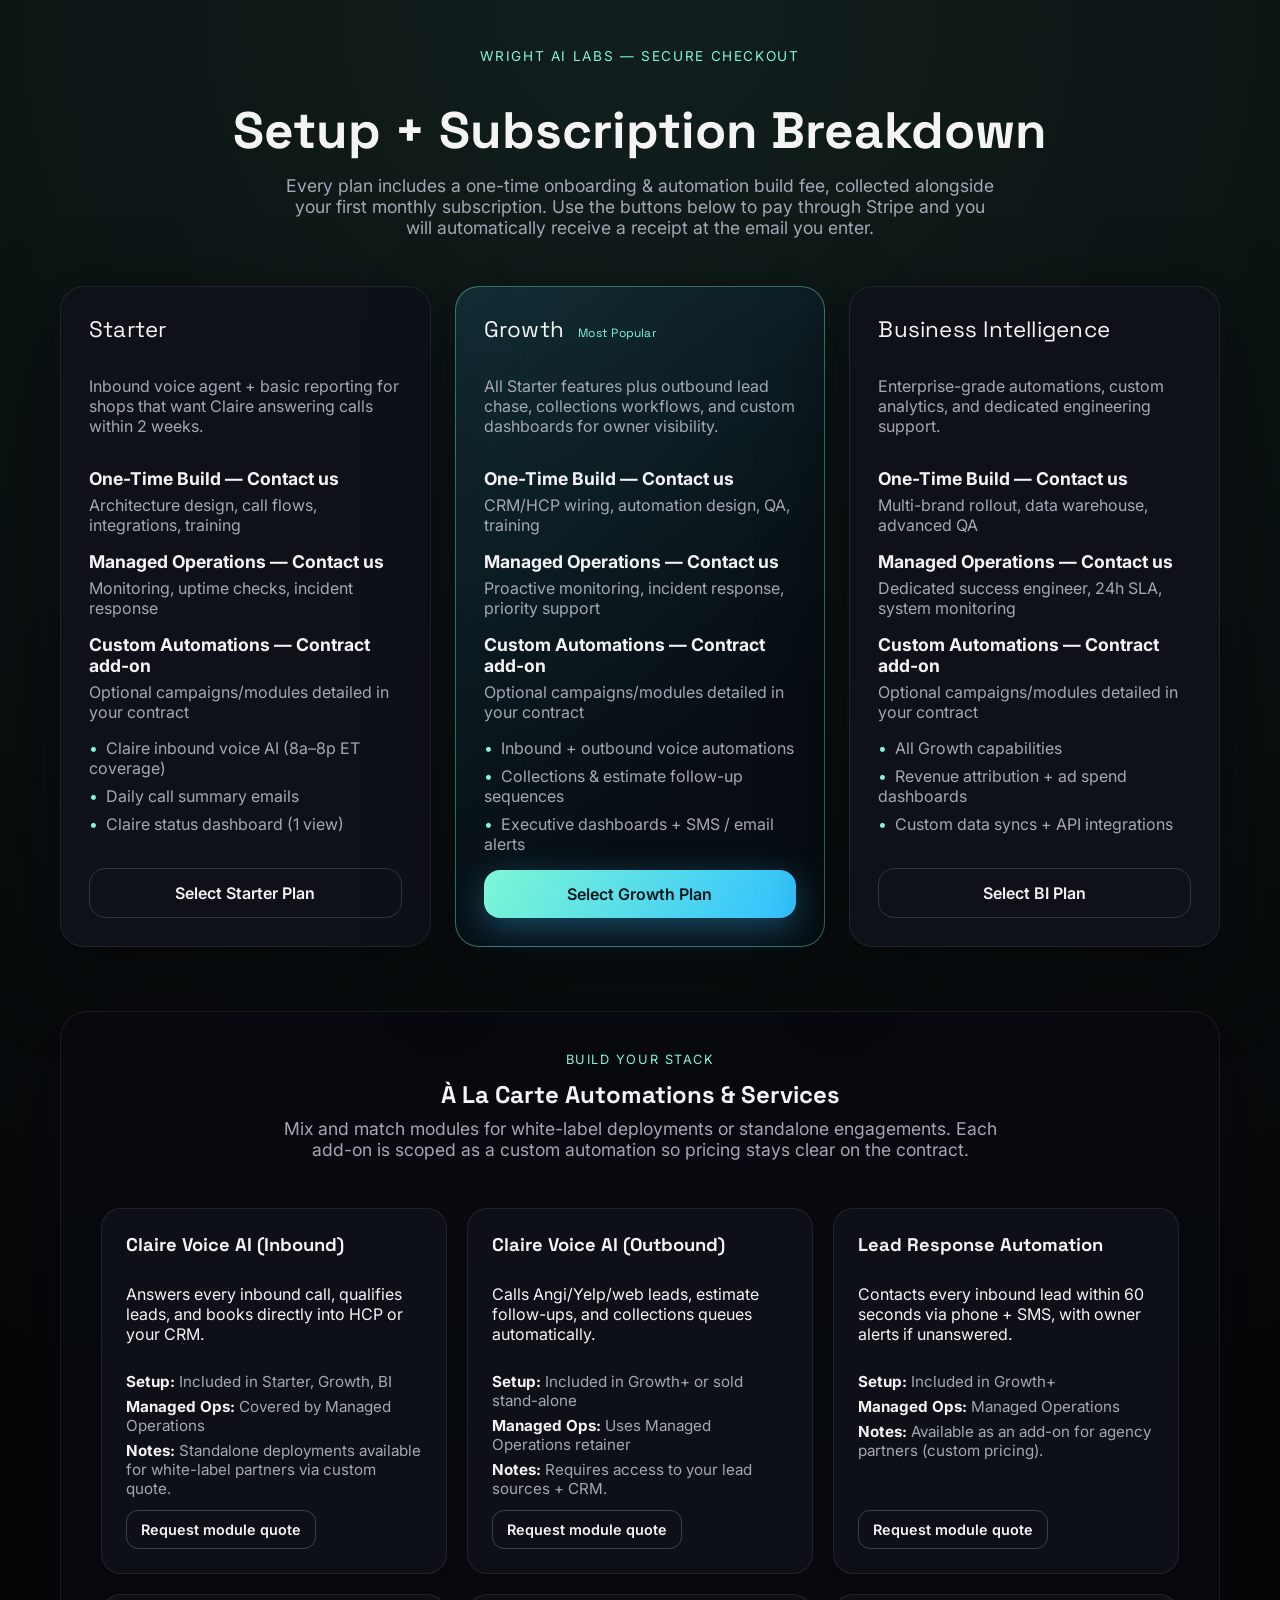
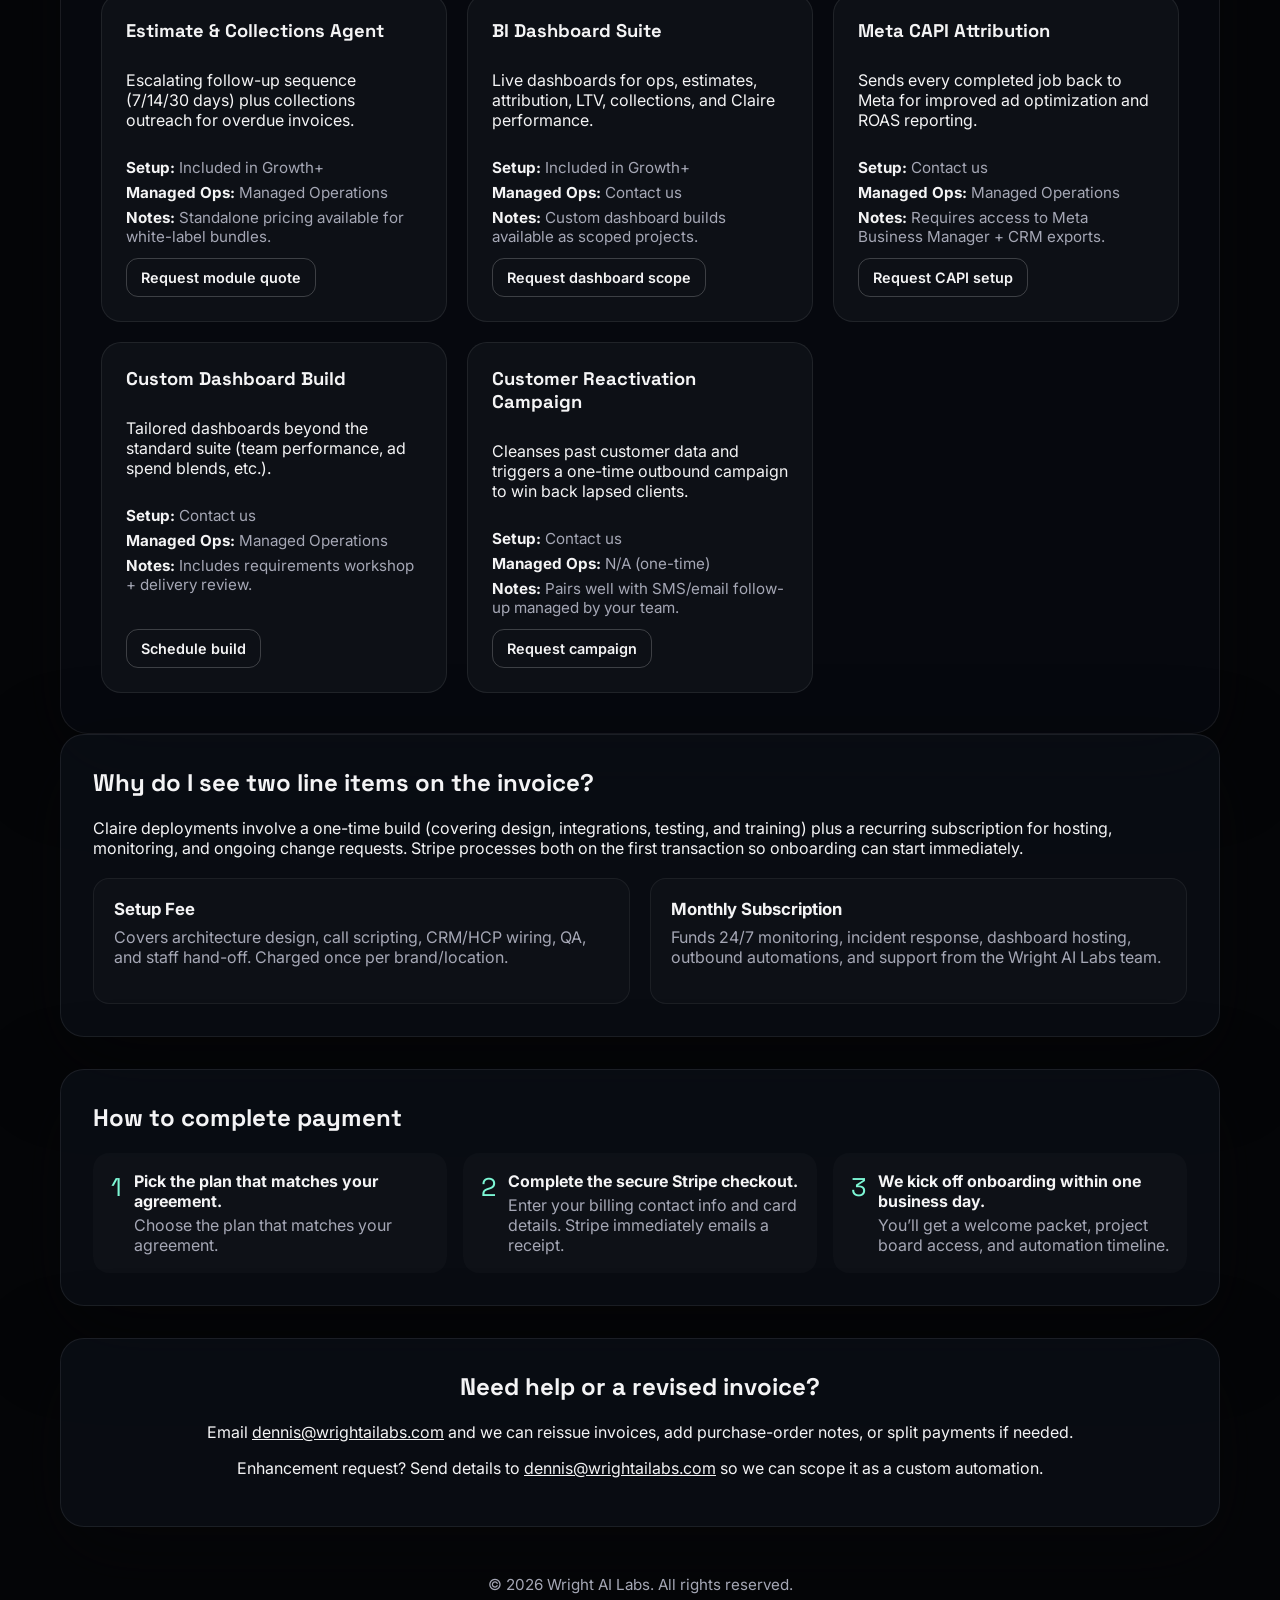
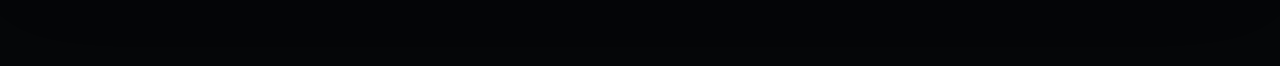
==== commit dbb2354d: "Remove pricing figures from payments page and ROI calculator" ====
--- a/payments/index.html
+++ b/payments/index.html
@@ -350,7 +350,7 @@
             <span aria-hidden="true" style="font-family: 'Space Grotesk', sans-serif; color: var(--accent); font-size: 1.6rem;">1</span>
             <div>
               <strong>Pick the plan that matches your agreement.</strong>
-              <p style="color: var(--muted); margin: 4px 0 0;">Weather Masters: choose <em>Growth</em> so the amount matches the invoice ($2,998 initial charge).</p>
+              <p style="color: var(--muted); margin: 4px 0 0;">Choose the plan that matches your agreement.</p>
             </div>
           </div>
           <div class="step">
@@ -395,12 +395,12 @@
           featured: false,
           setup: {
             title: "One-Time Build",
-            value: "$2,000",
+            value: "Contact us",
             notes: "Architecture design, call flows, integrations, training",
           },
           maintenance: {
             title: "Managed Operations",
-            value: "$498/mo",
+            value: "Contact us",
             notes: "Monitoring, uptime checks, incident response",
           },
           custom: {
@@ -426,12 +426,12 @@
           featured: true,
           setup: {
             title: "One-Time Build",
-            value: "$2,000",
+            value: "Contact us",
             notes: "CRM/HCP wiring, automation design, QA, training",
           },
           maintenance: {
             title: "Managed Operations",
-            value: "$998/mo",
+            value: "Contact us",
             notes: "Proactive monitoring, incident response, priority support",
           },
           custom: {
@@ -445,7 +445,7 @@
             "Executive dashboards + SMS / email alerts",
           ],
           cta: {
-            text: "Select Growth Plan ($2,998 today)",
+            text: "Select Growth Plan",
             href: "https://buy.stripe.com/cNicN42L616nh2L44Nbo404",
           },
         },
@@ -456,12 +456,12 @@
           featured: false,
           setup: {
             title: "One-Time Build",
-            value: "$2,500",
+            value: "Contact us",
             notes: "Multi-brand rollout, data warehouse, advanced QA",
           },
           maintenance: {
             title: "Managed Operations",
-            value: "$1,498/mo",
+            value: "Contact us",
             notes: "Dedicated success engineer, 24h SLA, system monitoring",
           },
           custom: {
@@ -475,7 +475,7 @@
             "Custom data syncs + API integrations",
           ],
           cta: {
-            text: "Select BI Plan ($2,500 today)",
+            text: "Select BI Plan",
             href: "https://buy.stripe.com/eVq7sKfxS02j9Aj8l3bo405",
           },
         },
@@ -522,7 +522,7 @@
           name: "BI Dashboard Suite",
           summary: "Live dashboards for ops, estimates, attribution, LTV, collections, and Claire performance.",
           setup: "Included in Growth+",
-          maintenance: "$100+/mo when sold separately",
+          maintenance: "Contact us",
           availability: "Custom dashboard builds available as scoped projects.",
           linkText: "Request dashboard scope",
           linkHref: "mailto:dennis@wrightailabs.com?subject=Module%20Request%20-%20BI%20Dashboards",
@@ -530,7 +530,7 @@
         {
           name: "Meta CAPI Attribution",
           summary: "Sends every completed job back to Meta for improved ad optimization and ROAS reporting.",
-          setup: "$500 one-time",
+          setup: "Contact us",
           maintenance: "Managed Operations",
           availability: "Requires access to Meta Business Manager + CRM exports.",
           linkText: "Request CAPI setup",
@@ -539,7 +539,7 @@
         {
           name: "Custom Dashboard Build",
           summary: "Tailored dashboards beyond the standard suite (team performance, ad spend blends, etc.).",
-          setup: "$500 one-time per dashboard",
+          setup: "Contact us",
           maintenance: "Managed Operations",
           availability: "Includes requirements workshop + delivery review.",
           linkText: "Schedule build",
@@ -548,7 +548,7 @@
         {
           name: "Customer Reactivation Campaign",
           summary: "Cleanses past customer data and triggers a one-time outbound campaign to win back lapsed clients.",
-          setup: "$300 data cleanup + $500 campaign",
+          setup: "Contact us",
           maintenance: "N/A (one-time)",
           availability: "Pairs well with SMS/email follow-up managed by your team.",
           linkText: "Request campaign",
